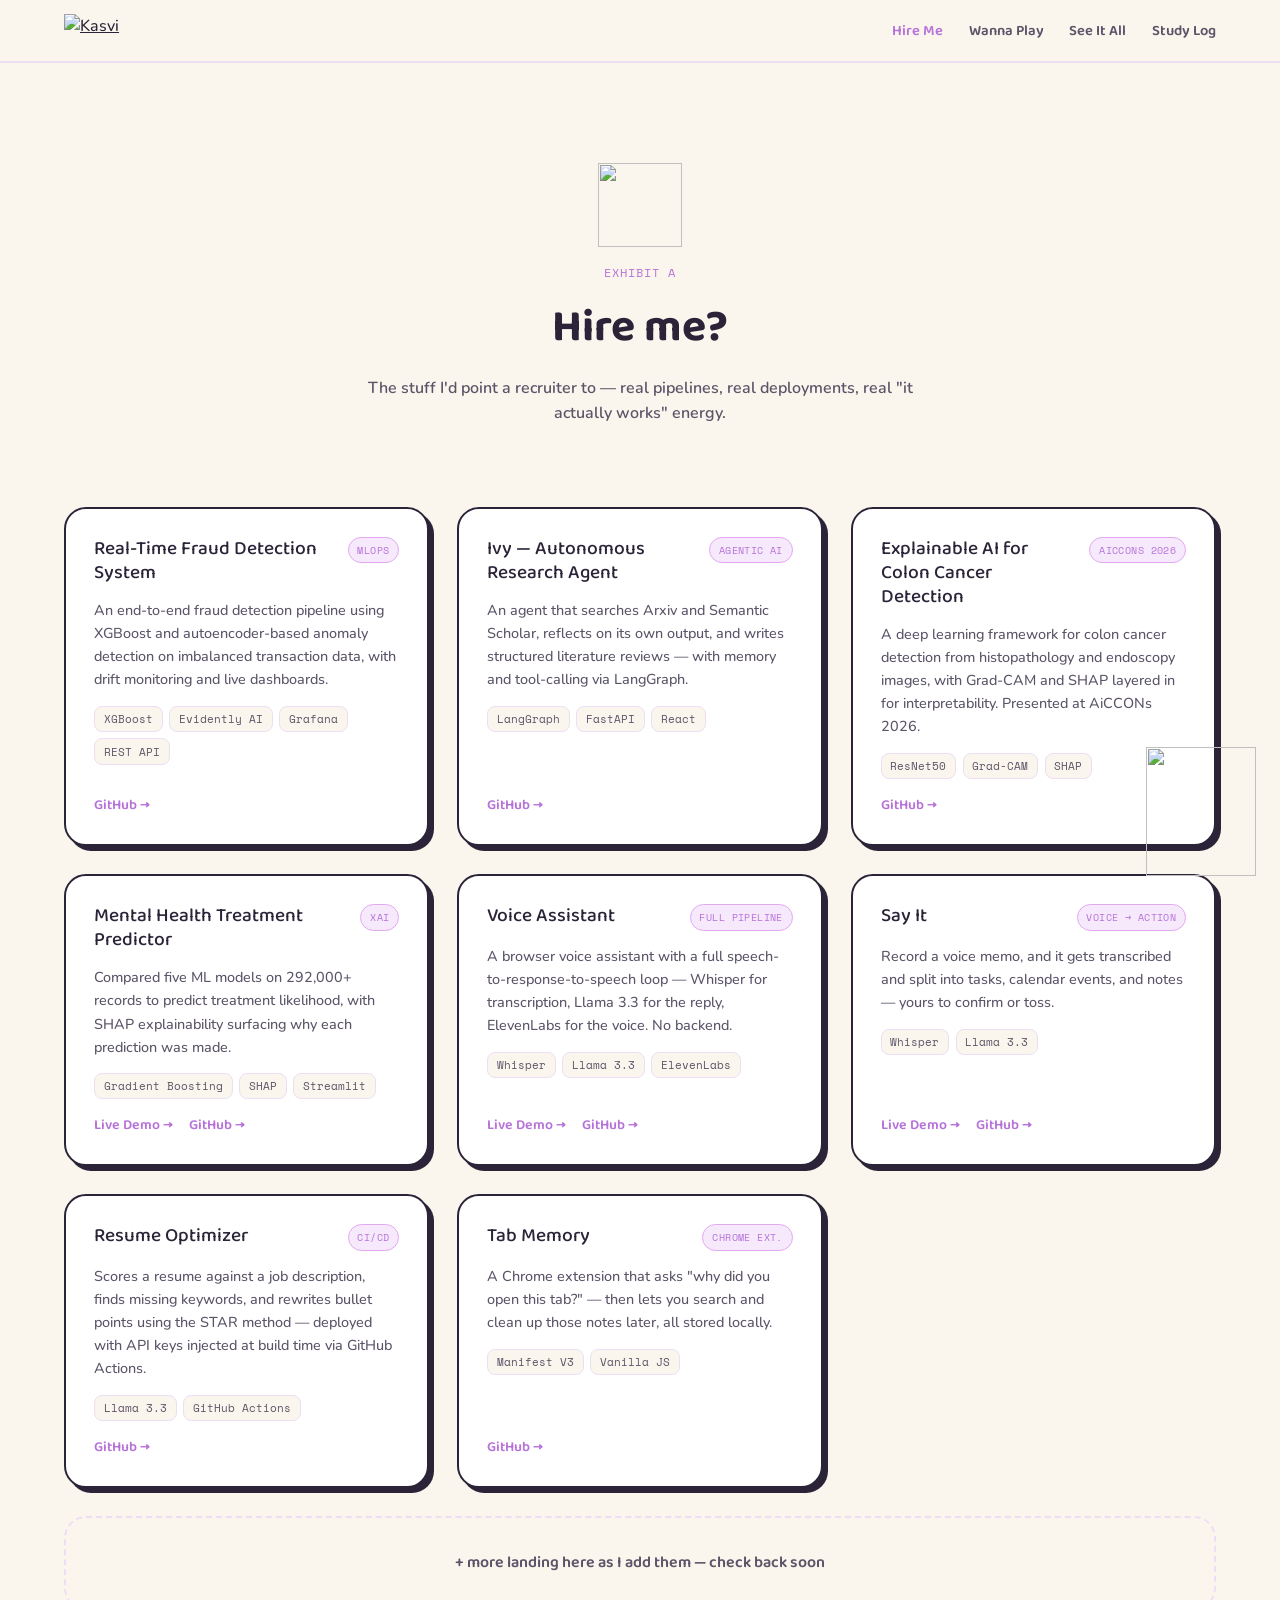
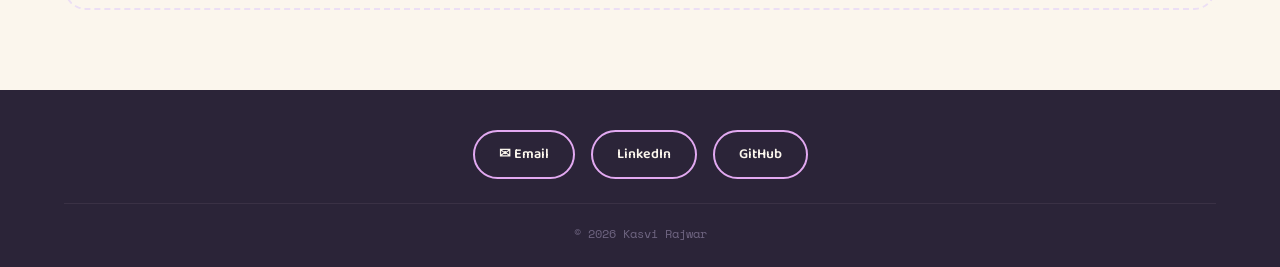
==== hire.html @ 6d48b29a "Add files via upload" ====
<!DOCTYPE html>
<html lang="en">
<head>
<meta charset="UTF-8" />
<meta name="viewport" content="width=device-width, initial-scale=1.0" />
<title>Kasvi Rajwar — Hire Me</title>
<link rel="preconnect" href="https://fonts.googleapis.com">
<link href="https://fonts.googleapis.com/css2?family=Baloo+2:wght@500;600;700;800&family=Nunito:wght@400;500;600;700;800&family=Space+Mono:wght@400;700&display=swap" rel="stylesheet">
<link rel="stylesheet" href="style.css">
<style>
  .page-hero{ text-align:center; padding-bottom:2rem; }
  .page-icon{ width:84px; height:84px; object-fit:contain; margin:0 auto 1rem; }
  .byte-corner{ position:fixed; bottom:24px; right:24px; width:110px; height:129px; z-index:50; cursor:pointer; }
  @media (max-width:768px){ .byte-corner{ width:80px; height:94px; bottom:14px; right:14px; } }
</style>
</head>
<body data-page="hire">

<nav>
  <a href="index.html"><img class="logo" src="assets/logo.png" alt="Kasvi"></a>
  <ul class="nav-links">
    <li><a href="hire.html" class="current">Hire Me</a></li>
    <li><a href="play.html">Wanna Play</a></li>
    <li><a href="seeall.html">See It All</a></li>
    <li><a href="study.html">Study Log</a></li>
  </ul>
</nav>

<main>
  <section class="page-hero">
    <img class="page-icon" src="assets/icons/briefcase.png" alt="">
    <div class="eyebrow" style="text-align:center">Exhibit A</div>
    <h2 class="section-title">Hire me?</h2>
    <p class="section-sub" style="margin-left:auto;margin-right:auto;text-align:center">The stuff I'd point a recruiter to — real pipelines, real deployments, real "it actually works" energy.</p>
  </section>

  <section style="padding-top:0">
    <div class="project-grid">

      <div class="project-card">
        <div class="project-top">
          <div class="project-name">Real-Time Fraud Detection System</div>
          <div class="project-badge">MLOps</div>
        </div>
        <p class="project-desc">An end-to-end fraud detection pipeline using XGBoost and autoencoder-based anomaly detection on imbalanced transaction data, with drift monitoring and live dashboards.</p>
        <div class="project-tags"><span class="tag">XGBoost</span><span class="tag">Evidently AI</span><span class="tag">Grafana</span><span class="tag">REST API</span></div>
        <div class="project-links"><a href="https://github.com/kasviii/fraud-detection" target="_blank">GitHub →</a></div>
      </div>

      <div class="project-card">
        <div class="project-top">
          <div class="project-name">Ivy — Autonomous Research Agent</div>
          <div class="project-badge">Agentic AI</div>
        </div>
        <p class="project-desc">An agent that searches Arxiv and Semantic Scholar, reflects on its own output, and writes structured literature reviews — with memory and tool-calling via LangGraph.</p>
        <div class="project-tags"><span class="tag">LangGraph</span><span class="tag">FastAPI</span><span class="tag">React</span></div>
        <div class="project-links"><a href="https://github.com/kasviii/Ivy" target="_blank">GitHub →</a></div>
      </div>

      <div class="project-card">
        <div class="project-top">
          <div class="project-name">Explainable AI for Colon Cancer Detection</div>
          <div class="project-badge">AiCCONs 2026</div>
        </div>
        <p class="project-desc">A deep learning framework for colon cancer detection from histopathology and endoscopy images, with Grad-CAM and SHAP layered in for interpretability. Presented at AiCCONs 2026.</p>
        <div class="project-tags"><span class="tag">ResNet50</span><span class="tag">Grad-CAM</span><span class="tag">SHAP</span></div>
        <div class="project-links"><a href="https://github.com/kasviii/colon-cancer-XAI" target="_blank">GitHub →</a></div>
      </div>

      <div class="project-card">
        <div class="project-top">
          <div class="project-name">Mental Health Treatment Predictor</div>
          <div class="project-badge">XAI</div>
        </div>
        <p class="project-desc">Compared five ML models on 292,000+ records to predict treatment likelihood, with SHAP explainability surfacing why each prediction was made.</p>
        <div class="project-tags"><span class="tag">Gradient Boosting</span><span class="tag">SHAP</span><span class="tag">Streamlit</span></div>
        <div class="project-links">
          <a href="https://mental-health-predictor-kasviii.streamlit.app" target="_blank">Live Demo →</a>
          <a href="https://github.com/kasviii/mental-health-predictor" target="_blank">GitHub →</a>
        </div>
      </div>

      <div class="project-card">
        <div class="project-top">
          <div class="project-name">Voice Assistant</div>
          <div class="project-badge">Full Pipeline</div>
        </div>
        <p class="project-desc">A browser voice assistant with a full speech-to-response-to-speech loop — Whisper for transcription, Llama 3.3 for the reply, ElevenLabs for the voice. No backend.</p>
        <div class="project-tags"><span class="tag">Whisper</span><span class="tag">Llama 3.3</span><span class="tag">ElevenLabs</span></div>
        <div class="project-links">
          <a href="https://kasviii.github.io/Voice-assistant/" target="_blank">Live Demo →</a>
          <a href="https://github.com/kasviii/Voice-assistant" target="_blank">GitHub →</a>
        </div>
      </div>

      <div class="project-card">
        <div class="project-top">
          <div class="project-name">Say It</div>
          <div class="project-badge">Voice → Action</div>
        </div>
        <p class="project-desc">Record a voice memo, and it gets transcribed and split into tasks, calendar events, and notes — yours to confirm or toss.</p>
        <div class="project-tags"><span class="tag">Whisper</span><span class="tag">Llama 3.3</span></div>
        <div class="project-links">
          <a href="https://kasviii.github.io/say-it/" target="_blank">Live Demo →</a>
          <a href="https://github.com/kasviii/say-it" target="_blank">GitHub →</a>
        </div>
      </div>

      <div class="project-card">
        <div class="project-top">
          <div class="project-name">Resume Optimizer</div>
          <div class="project-badge">CI/CD</div>
        </div>
        <p class="project-desc">Scores a resume against a job description, finds missing keywords, and rewrites bullet points using the STAR method — deployed with API keys injected at build time via GitHub Actions.</p>
        <div class="project-tags"><span class="tag">Llama 3.3</span><span class="tag">GitHub Actions</span></div>
        <div class="project-links"><a href="https://github.com/kasviii/resume-optimizer" target="_blank">GitHub →</a></div>
      </div>

      <div class="project-card">
        <div class="project-top">
          <div class="project-name">Tab Memory</div>
          <div class="project-badge">Chrome Ext.</div>
        </div>
        <p class="project-desc">A Chrome extension that asks "why did you open this tab?" — then lets you search and clean up those notes later, all stored locally.</p>
        <div class="project-tags"><span class="tag">Manifest V3</span><span class="tag">Vanilla JS</span></div>
        <div class="project-links"><a href="https://github.com/kasviii/Tab-memory" target="_blank">GitHub →</a></div>
      </div>

      <div class="more-soon">+ more landing here as I add them — check back soon</div>
    </div>
  </section>
</main>

<footer>
  <div class="contact-links">
    <a class="contact-link" href="mailto:kasvi.r04@gmail.com">✉ Email</a>
    <a class="contact-link" href="https://linkedin.com/in/kasvi-rajwar-85747228a" target="_blank">LinkedIn</a>
    <a class="contact-link" href="https://github.com/kasviii" target="_blank">GitHub</a>
  </div>
  <div class="fine-print">© 2026 Kasvi Rajwar</div>
</footer>

<div class="byte-corner companion-wrap" id="byteHire">
  <div class="speech-bubble">psst — nice work, right?</div>
  <img class="companion-base" src="assets/character/original.png" alt="">
  <img class="companion-eyes" src="assets/character/eyes.png" alt="">
  <img class="companion-expr" src="" alt="">
</div>

<script src="companion.js"></script>
<script>
  const byte = mountCompanion(document.getElementById('byteHire'));
  document.getElementById('byteHire').addEventListener('click', () => {
    byte.setState('surprised'); byte.say("go on, click a project!", 1500);
    setTimeout(() => byte.setState('default'), 1500);
  });
</script>
</body>
</html>
---- style.css ----
/* =========================================================
   KASVI RAJWAR — shared styles across all pages
   ========================================================= */
*,*::before,*::after{box-sizing:border-box;margin:0;padding:0;}
html{scroll-behavior:smooth;}

:root{
  --lilac:#E2A9F1;
  --lilac-deep:#B672D9;
  --lilac-pale:#F6E9FB;
  --cream:#FBF6ED;
  --butter:#FFD873;
  --butter-pale:#FFF3DC;
  --coral:#FF9376;
  --coral-pale:#FFE7DE;
  --ink:#2B2438;
  --ink-soft:#5C5468;
  --plum-dark:#241C30;
  --plum-line:#3D3050;
  --card:#FFFFFF;
  --border:#ECDFF5;
}

body{
  background:var(--cream);
  color:var(--ink);
  font-family:'Nunito',sans-serif;
  font-weight:500;
  line-height:1.6;
  overflow-x:hidden;
}
h1,h2,h3,.display{ font-family:'Baloo 2',cursive; color:var(--ink); }
.mono{ font-family:'Space Mono',monospace; }
a{ color:inherit; }
::selection{ background:var(--lilac); color:var(--ink); }
img{ max-width:100%; display:block; }

/* ---------------- NAV ---------------- */
nav{
  position:fixed; top:0; left:0; right:0; z-index:200;
  display:flex; align-items:center; justify-content:space-between;
  padding:0.9rem 5vw;
  background:rgba(251,246,237,0.88);
  backdrop-filter:blur(10px);
  border-bottom:2px solid var(--border);
}
nav img.logo{ height:32px; }
.nav-links{ display:flex; gap:1.6rem; list-style:none; }
.nav-links a{
  text-decoration:none; font-family:'Baloo 2',cursive; font-weight:600;
  font-size:0.92rem; color:var(--ink-soft); transition:color .2s;
}
.nav-links a:hover, .nav-links a.current{ color:var(--lilac-deep); }
body[data-page="seeall"] nav{ background:rgba(36,28,48,0.88); border-bottom-color:var(--plum-line); }
body[data-page="seeall"] .nav-links a{ color:#C7BBD4; }
body[data-page="seeall"] .nav-links a:hover, body[data-page="seeall"] .nav-links a.current{ color:var(--butter); }

main{ padding-top:5.2rem; min-height:100vh; }
section{ padding:5rem 5vw; position:relative; }

/* ---------------- TYPE / LABELS ---------------- */
.eyebrow{
  font-family:'Space Mono',monospace; font-size:0.75rem; letter-spacing:0.08em;
  text-transform:uppercase; color:var(--lilac-deep); margin-bottom:0.6rem;
}
h2.section-title{ font-size:clamp(2rem,4vw,2.8rem); margin-bottom:0.75rem; }
.section-sub{ color:var(--ink-soft); font-weight:600; max-width:560px; margin-bottom:3rem; }

/* ---------------- BUTTONS ---------------- */
.btn{
  display:inline-flex; align-items:center; gap:0.4rem;
  font-family:'Baloo 2',cursive; font-weight:600; font-size:0.95rem;
  padding:0.75rem 1.6rem; border-radius:100px; text-decoration:none;
  border:2.5px solid var(--ink); background:var(--card); color:var(--ink);
  box-shadow:4px 4px 0 var(--ink); transition:transform .15s, box-shadow .15s;
}
.btn:hover{ transform:translate(-2px,-2px); box-shadow:6px 6px 0 var(--ink); }
.btn:active{ transform:translate(0,0); box-shadow:2px 2px 0 var(--ink); }

/* ---------------- PROJECT GRID ---------------- */
.project-grid{ display:grid; grid-template-columns:repeat(auto-fit,minmax(280px,1fr)); gap:1.75rem; }
.project-card{
  background:var(--card); border:2.5px solid var(--ink); border-radius:22px;
  padding:1.75rem; box-shadow:5px 5px 0 var(--ink);
  transition:transform .15s, box-shadow .15s;
  display:flex; flex-direction:column; gap:0.9rem;
}
.project-card:hover{ transform:translate(-2px,-2px); box-shadow:8px 8px 0 var(--ink); }
.project-top{ display:flex; justify-content:space-between; align-items:flex-start; gap:0.75rem; }
.project-name{ font-family:'Baloo 2',cursive; font-size:1.2rem; line-height:1.25; }
.project-badge{
  font-family:'Space Mono',monospace; font-size:0.65rem; letter-spacing:0.04em;
  text-transform:uppercase; padding:0.25rem 0.55rem; border-radius:100px;
  background:var(--lilac-pale); color:var(--lilac-deep); white-space:nowrap; flex-shrink:0;
  border:1px solid var(--lilac);
}
.project-desc{ font-size:0.9rem; color:var(--ink-soft); font-weight:500; line-height:1.6; }
.project-tags{ display:flex; flex-wrap:wrap; gap:0.4rem; }
.tag{
  font-family:'Space Mono',monospace; font-size:0.7rem; color:var(--ink-soft);
  background:var(--cream); border:1px solid var(--border); padding:0.2rem 0.55rem; border-radius:8px;
}
.project-links{ display:flex; gap:1rem; margin-top:auto; }
.project-links a{
  font-family:'Baloo 2',cursive; font-weight:600; font-size:0.88rem; text-decoration:none;
  color:var(--lilac-deep); display:inline-flex; align-items:center; gap:0.3rem;
}
.project-links a:hover{ text-decoration:underline; }
.more-soon{
  grid-column:1/-1; text-align:center; padding:2rem; color:var(--ink-soft);
  font-family:'Baloo 2',cursive; font-weight:600; border:2.5px dashed var(--border); border-radius:22px;
}

/* ---------------- COMPANION (shared across pages) ---------------- */
.companion-wrap{ position:relative; user-select:none; }
.companion-wrap img{ position:absolute; top:0; left:0; width:100%; height:100%; object-fit:contain; }
.companion-eyes{ z-index:2; transition:transform .05s linear; }
.companion-expr{ z-index:3; opacity:0; transition:opacity .15s; }
.companion-expr.visible{ opacity:1; }
.speech-bubble{
  position:absolute; top:-50px; left:50%; transform:translateX(-50%) scale(0.85);
  background:var(--card); border:2px solid var(--ink); border-radius:16px;
  padding:0.5rem 1rem; font-family:'Baloo 2',cursive; font-weight:600; font-size:0.85rem;
  white-space:nowrap; opacity:0; transition:opacity .2s, transform .2s; pointer-events:none;
}
.speech-bubble::after{
  content:''; position:absolute; bottom:-9px; left:50%; transform:translateX(-50%);
  border-width:9px 8px 0 8px; border-style:solid; border-color:var(--ink) transparent transparent transparent;
}
.speech-bubble.visible{ opacity:1; transform:translateX(-50%) scale(1); }

/* ---------------- FOOTER ---------------- */
footer{
  background:var(--ink); color:#B9AFC6; text-align:center; padding:2.5rem 5vw 1.5rem;
}
footer .contact-links{ display:flex; justify-content:center; gap:1rem; flex-wrap:wrap; margin-bottom:1.5rem; }
footer .contact-link{
  padding:0.7rem 1.5rem; border:2px solid var(--lilac); border-radius:100px;
  color:var(--cream); text-decoration:none; font-family:'Baloo 2',cursive; font-weight:600;
  transition:background .2s, transform .15s; font-size:0.88rem;
}
footer .contact-link:hover{ background:var(--lilac); color:var(--ink); transform:translateY(-2px); }
footer .fine-print{ font-size:0.75rem; font-family:'Space Mono',monospace; color:#6E6480; border-top:1px solid #3A3145; padding-top:1.25rem; }
footer .fine-print a{ color:#9A8CAE; }

@media (max-width:768px){
  .nav-links{ display:none; }
}
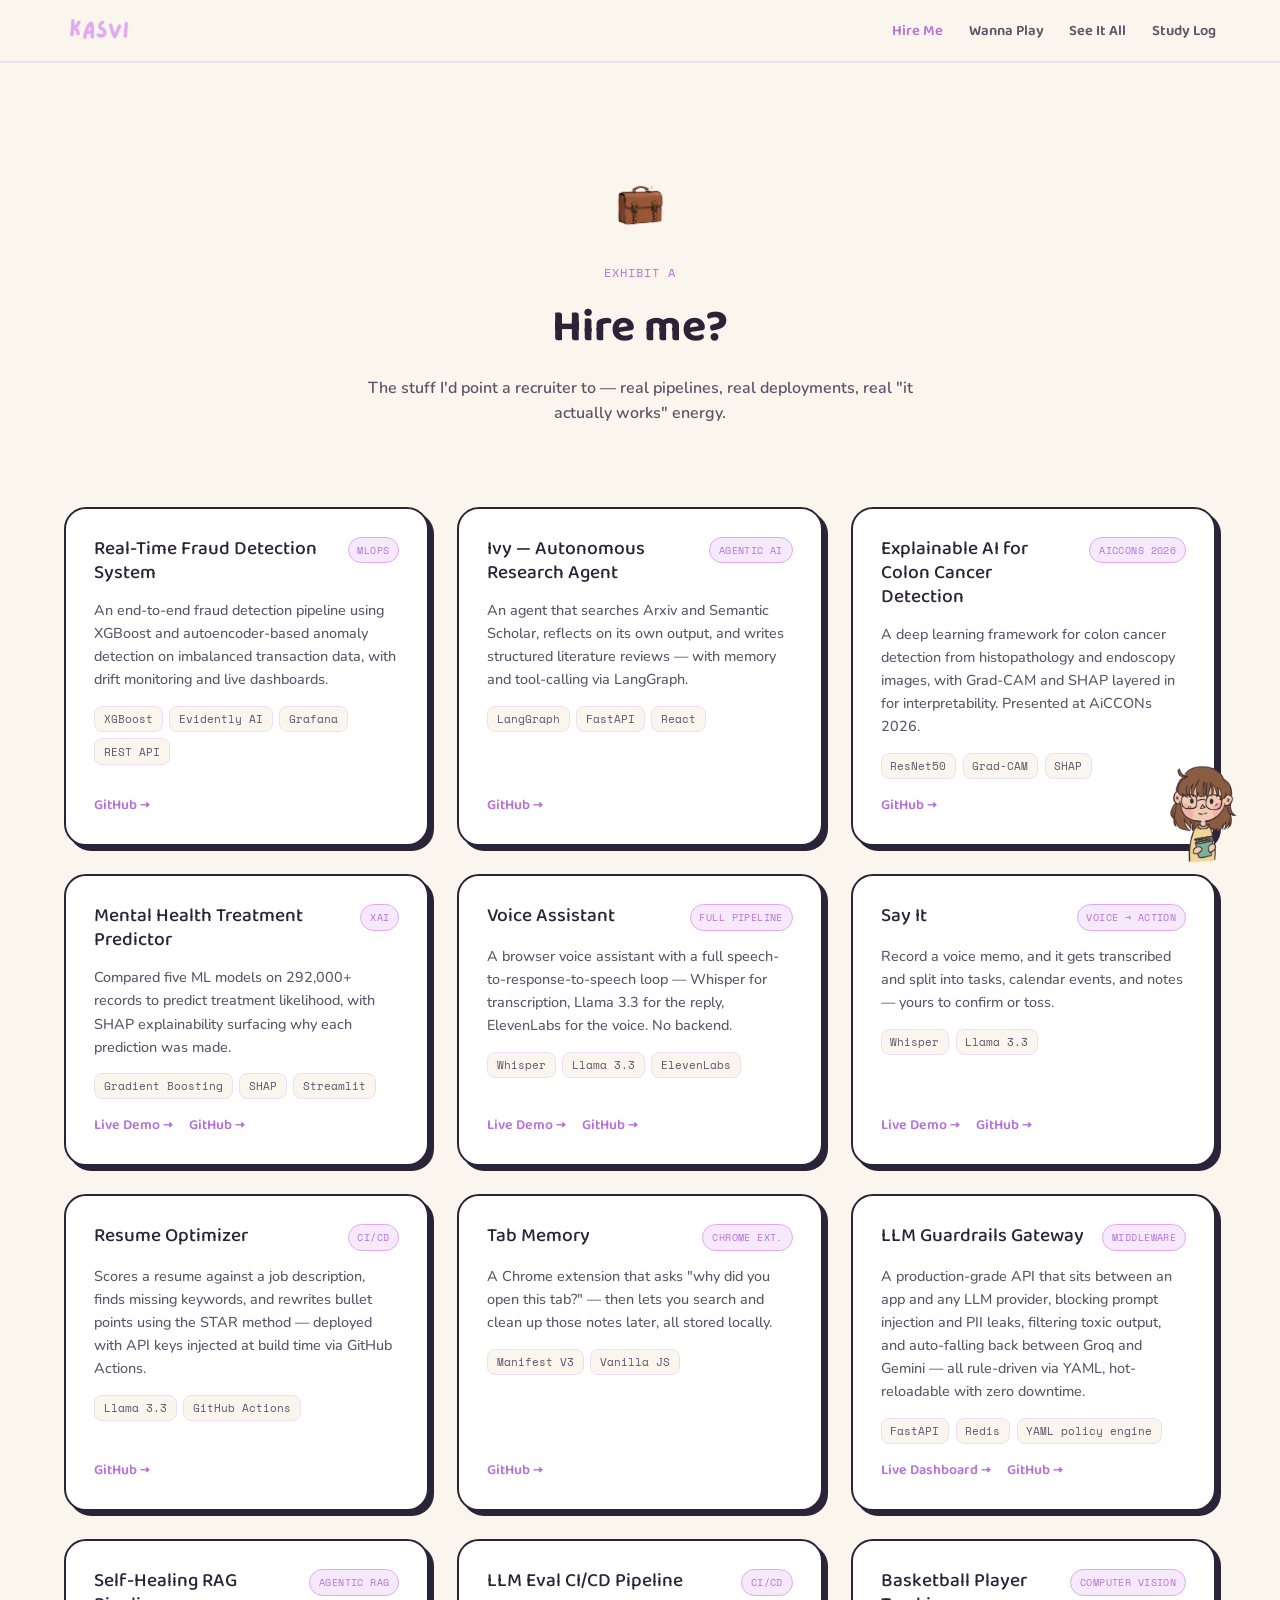
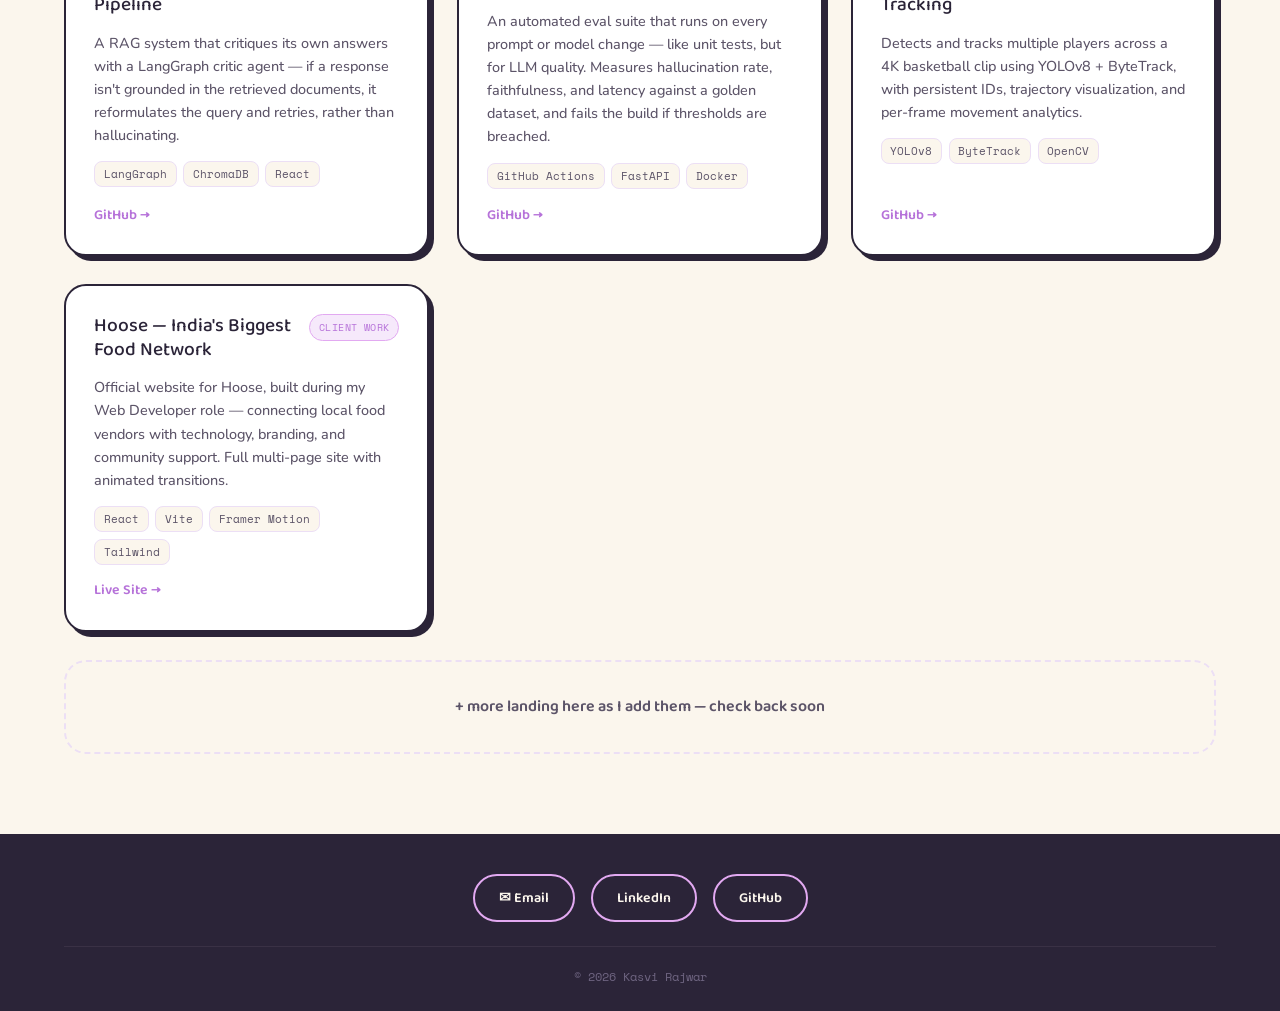
==== commit 66c4903e: "Add files via upload" ====
--- a/hire.html
+++ b/hire.html
@@ -126,6 +126,59 @@
         <div class="project-links"><a href="https://github.com/kasviii/Tab-memory" target="_blank">GitHub →</a></div>
       </div>
 
+      <div class="project-card">
+        <div class="project-top">
+          <div class="project-name">LLM Guardrails Gateway</div>
+          <div class="project-badge">Middleware</div>
+        </div>
+        <p class="project-desc">A production-grade API that sits between an app and any LLM provider, blocking prompt injection and PII leaks, filtering toxic output, and auto-falling back between Groq and Gemini — all rule-driven via YAML, hot-reloadable with zero downtime.</p>
+        <div class="project-tags"><span class="tag">FastAPI</span><span class="tag">Redis</span><span class="tag">YAML policy engine</span></div>
+        <div class="project-links">
+          <a href="https://llm-guardrails-q2fkwc4w2u3mabev4tbjxz.streamlit.app" target="_blank">Live Dashboard →</a>
+          <a href="https://github.com/kasviii/llm-guardrails" target="_blank">GitHub →</a>
+        </div>
+      </div>
+
+      <div class="project-card">
+        <div class="project-top">
+          <div class="project-name">Self-Healing RAG Pipeline</div>
+          <div class="project-badge">Agentic RAG</div>
+        </div>
+        <p class="project-desc">A RAG system that critiques its own answers with a LangGraph critic agent — if a response isn't grounded in the retrieved documents, it reformulates the query and retries, rather than hallucinating.</p>
+        <div class="project-tags"><span class="tag">LangGraph</span><span class="tag">ChromaDB</span><span class="tag">React</span></div>
+        <div class="project-links"><a href="https://github.com/kasviii/rag-self-healing" target="_blank">GitHub →</a></div>
+      </div>
+
+      <div class="project-card">
+        <div class="project-top">
+          <div class="project-name">LLM Eval CI/CD Pipeline</div>
+          <div class="project-badge">CI/CD</div>
+        </div>
+        <p class="project-desc">An automated eval suite that runs on every prompt or model change — like unit tests, but for LLM quality. Measures hallucination rate, faithfulness, and latency against a golden dataset, and fails the build if thresholds are breached.</p>
+        <div class="project-tags"><span class="tag">GitHub Actions</span><span class="tag">FastAPI</span><span class="tag">Docker</span></div>
+        <div class="project-links"><a href="https://github.com/kasviii/llm-eval-pipeline" target="_blank">GitHub →</a></div>
+      </div>
+
+      <div class="project-card">
+        <div class="project-top">
+          <div class="project-name">Basketball Player Tracking</div>
+          <div class="project-badge">Computer Vision</div>
+        </div>
+        <p class="project-desc">Detects and tracks multiple players across a 4K basketball clip using YOLOv8 + ByteTrack, with persistent IDs, trajectory visualization, and per-frame movement analytics.</p>
+        <div class="project-tags"><span class="tag">YOLOv8</span><span class="tag">ByteTrack</span><span class="tag">OpenCV</span></div>
+        <div class="project-links"><a href="https://github.com/kasviii/basketball-player-tracking" target="_blank">GitHub →</a></div>
+      </div>
+
+      <div class="project-card">
+        <div class="project-top">
+          <div class="project-name">Hoose — India's Biggest Food Network</div>
+          <div class="project-badge">Client Work</div>
+        </div>
+        <p class="project-desc">Official website for Hoose, built during my Web Developer role — connecting local food vendors with technology, branding, and community support. Full multi-page site with animated transitions.</p>
+        <div class="project-tags"><span class="tag">React</span><span class="tag">Vite</span><span class="tag">Framer Motion</span><span class="tag">Tailwind</span></div>
+        <div class="project-links"><a href="https://hoose-fv7fxaclo-kasviiis-projects.vercel.app/" target="_blank">Live Site →</a></div>
+      </div>
+
       <div class="more-soon">+ more landing here as I add them — check back soon</div>
     </div>
   </section>
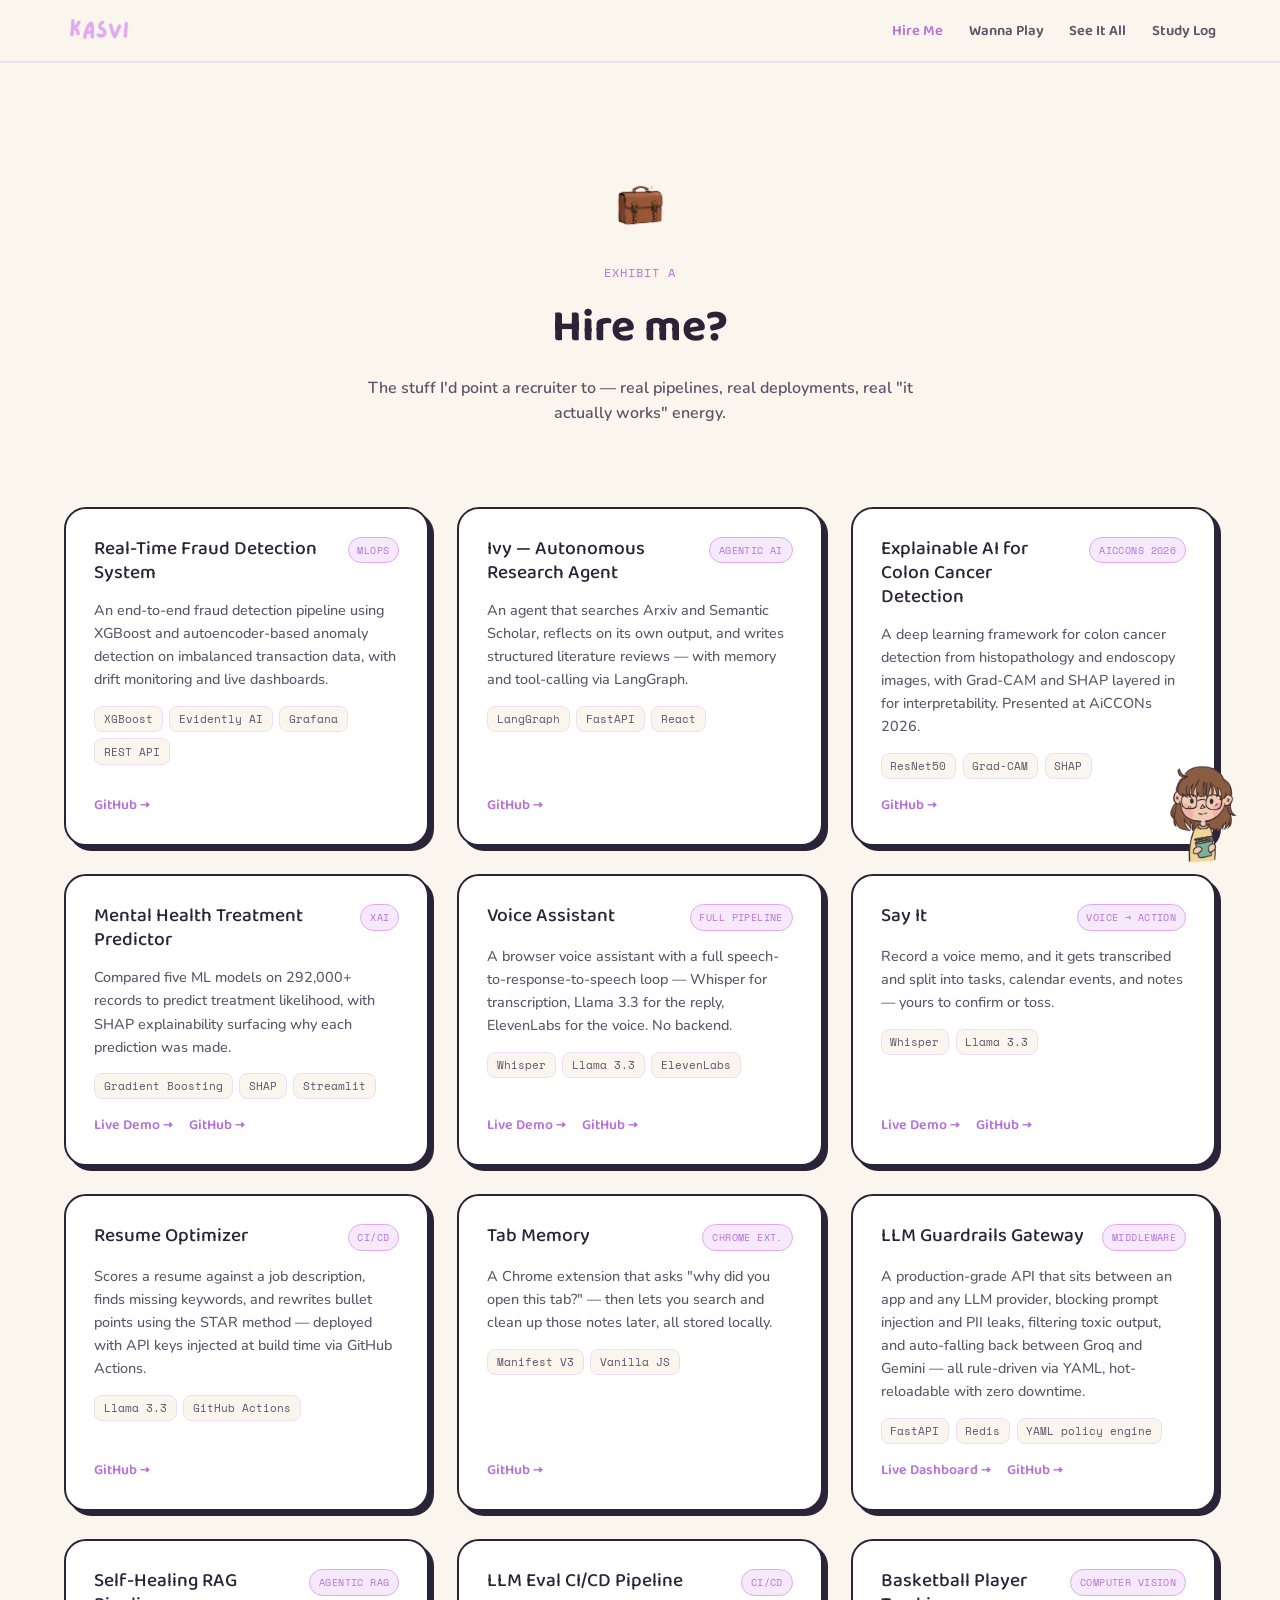
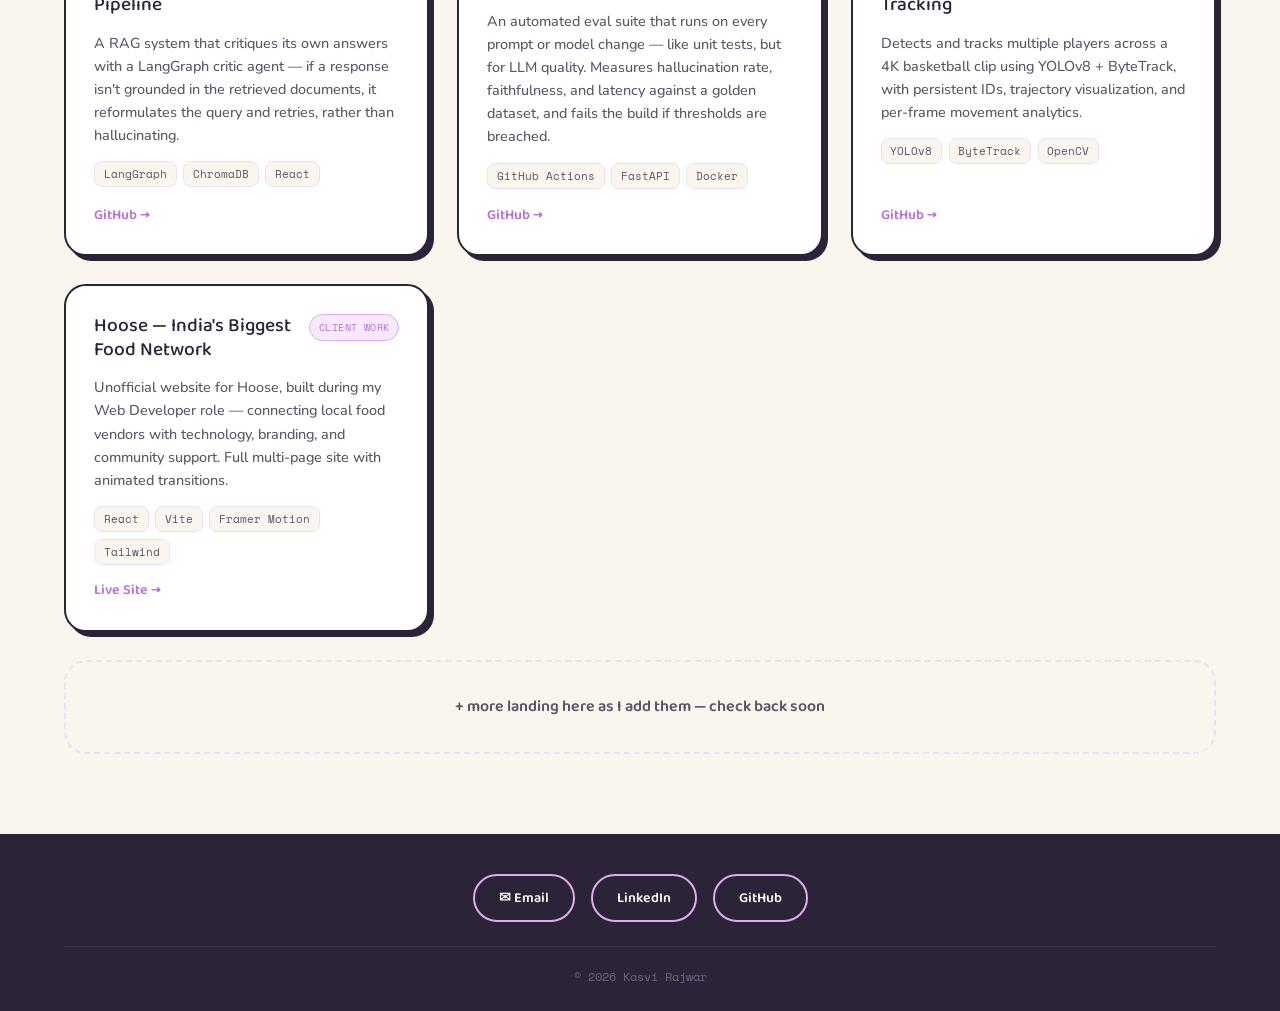
==== commit 22662ef2: "Update project description for Hoose website" ====
--- a/hire.html
+++ b/hire.html
@@ -174,7 +174,7 @@
           <div class="project-name">Hoose — India's Biggest Food Network</div>
           <div class="project-badge">Client Work</div>
         </div>
-        <p class="project-desc">Official website for Hoose, built during my Web Developer role — connecting local food vendors with technology, branding, and community support. Full multi-page site with animated transitions.</p>
+        <p class="project-desc">Unofficial website for Hoose, built during my Web Developer role — connecting local food vendors with technology, branding, and community support. Full multi-page site with animated transitions.</p>
         <div class="project-tags"><span class="tag">React</span><span class="tag">Vite</span><span class="tag">Framer Motion</span><span class="tag">Tailwind</span></div>
         <div class="project-links"><a href="https://hoose-fv7fxaclo-kasviiis-projects.vercel.app/" target="_blank">Live Site →</a></div>
       </div>
